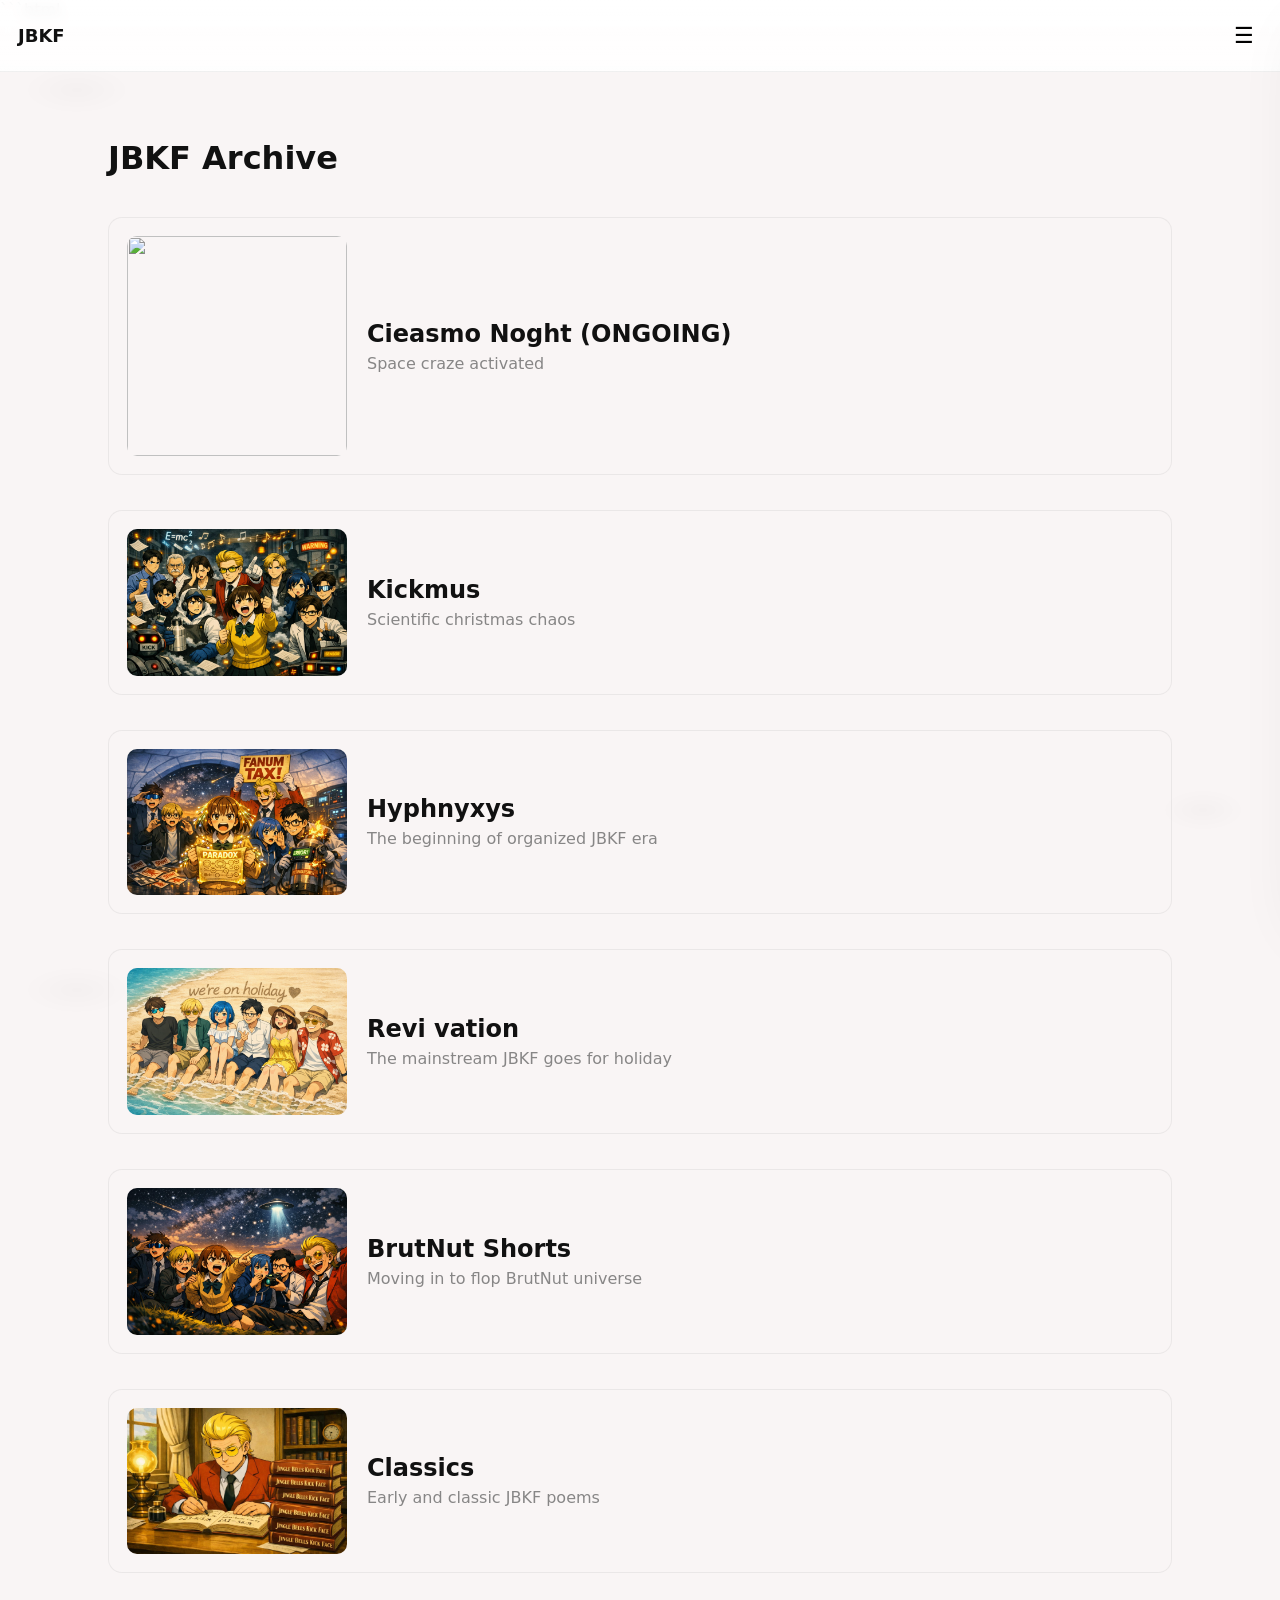
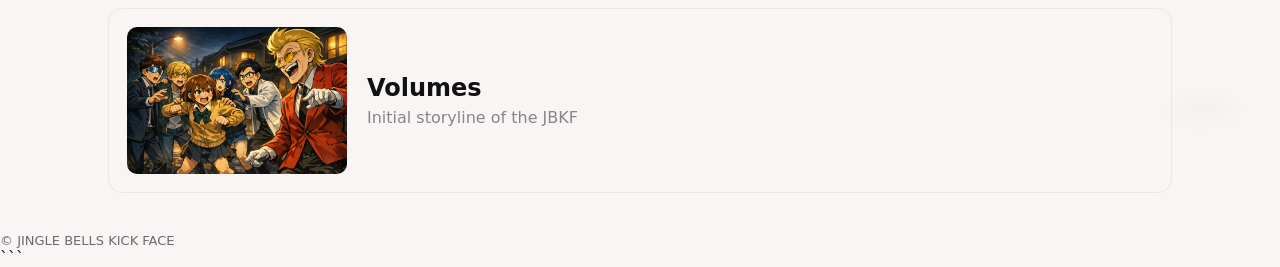
==== archive.html @ e0e8e598 "Update archive.html" ====
```html
<!doctype html>
<html lang="en">

<head>

<meta charset="utf-8">

<meta name="viewport" content="width=device-width,initial-scale=1">

<title>JBKF Archive</title>

<link rel="stylesheet" href="styles.css">

<style>

/* page title */

.page-title{
margin-bottom:30px;
}

/* series list */

.series-list{
display:flex;
flex-direction:column;
gap:35px;
}

/* series card */

.series-card{

display:flex;

gap:20px;

align-items:center;

background:rgba(255,255,255,0.06);

border-radius:14px;

padding:18px;

text-decoration:none;

color:white;

transition:.3s;

opacity:0;

transform:translateY(40px);

}

/* scroll animation */

.series-card.show{
opacity:1;
transform:translateY(0);
}

/* hover */

.series-card:hover{
background:rgba(255,255,255,0.14);
transform:scale(1.02);
}

/* ARCHIVE SERIES IMAGES */
.series-card img {
  width: 220px;        /* larger image on desktop */
  height: auto;        /* keep natural ratio */
  object-fit: contain; /* no cropping */
  border-radius: 10px;
}

/* Mobile: full width image above text */
@media (max-width:900px){
  .series-card {
    flex-direction: column;
    align-items: center;
    text-align: center;
  }
  .series-card img {
    width: 100%;       /* full width on mobile */
    max-width: 100%;
    height: auto;
  }
}

/* text */

.series-info h2{
margin:0 0 6px 0;
}

.series-info p{
margin:0;
opacity:.8;
}

</style>

</head>


<body>

<header class="site-header">

<div class="brand">JBKF</div>

<button id="menuBtn" class="menu-btn">☰</button>

</header>


<aside id="sideMenu" class="side-menu" aria-hidden="true">

<button id="menuCloseTop" class="menu-close-top">✕</button>

<ul class="menu-list">

<li><a href="index.html">Home</a></li>
<li><a href="archive.html">Archive</a></li>
<li><a href="latest.html">Latest updates</a></li>
<li><a href="info.html">More info</a></li>
<li><a href="extras.html">Extras</a></li>

</ul>

</aside>


<main class="container">

<h1 class="page-title">JBKF Archive</h1>

<div class="series-list">
  
  
  
<a class="series-card" href="series/cieasmonoght.html">

<img src="images/Sz7.png">

<div class="series-info">

<h2>Cieasmo Noght (ONGOING)</h2>

<p>Space craze activated</p>

</div>

</a>



<a class="series-card" href="series/kickmus.html">

<img src="images/Sz6.png">

<div class="series-info">

<h2>Kickmus</h2>

<p>Scientific christmas chaos</p>

</div>

</a>


<a class="series-card" href="series/hyphnyxys.html">

<img src="images/Sz5.png">

<div class="series-info">

<h2>Hyphnyxys</h2>

<p>The beginning of organized JBKF era</p>

</div>

</a>

  

<a class="series-card" href="series/revivation.html">

<img src="images/Sz4.png">

<div class="series-info">

<h2>Revi vation</h2>

<p>The mainstream JBKF goes for holiday</p>

</div>

</a>



<a class="series-card" href="series/brutnut.html">

<img src="images/Sz3.png">

<div class="series-info">

<h2>BrutNut Shorts</h2>

<p>Moving in to flop BrutNut universe</p>

</div>

</a>


<a class="series-card" href="series/classics.html">

<img src="images/Sz2.png">

<div class="series-info">

<h2>Classics</h2>

<p>Early and classic JBKF poems</p>

</div>

</a>


<a class="series-card" href="series/volumes.html">

<img src="images/Sz1.png">

<div class="series-info">

<h2>Volumes</h2>

<p>Initial storyline of the JBKF</p>

</div>

</a>


</div>

</main>

<footer style="color:var(--muted);font-size:13px;margin-top:10px">
      © JINGLE BELLS KICK FACE
    </footer>


<script src="menu.js"></script>

</body>

</html>
```
---- styles.css ----
:root{
  --bg:#f9f5f5;
  --edge:rgba(0,0,0,0.06);
  --accent:#c62828;
  --muted:#6b6b6b;
  --card:#ffffff;
  --radius:12px;
  --maxw:1100px;
  --gap:14px;
  --ring-size:18px;
  font-family: Inter, system-ui, -apple-system, "Segoe UI", Roboto, Arial, sans-serif;
}

/* RESET */

*{box-sizing:border-box}

html,body{height:100%}

body{
  margin:0;
  background:
    radial-gradient(900px 400px at 6% 10%, rgba(0,0,0,0.02), transparent 6%),
    radial-gradient(700px 350px at 94% 90%, rgba(0,0,0,0.02), transparent 6%),
    var(--bg);
  -webkit-font-smoothing:antialiased;
  -moz-osx-font-smoothing:grayscale;
  color:#111;
  padding-bottom:40px;
}


/* HEADER */

.site-header{
  position:fixed;
  top:0;
  left:0;
  right:0;
  height:72px;
  display:flex;
  align-items:center;
  justify-content:space-between;
  padding:0 18px;
  background:linear-gradient(180deg, rgba(255,255,255,0.95), rgba(255,255,255,0.85));
  border-bottom:1px solid var(--edge);
  z-index:60;
  backdrop-filter:blur(6px);
}

.brand{
  font-weight:900;
  font-size:18px;
}

.menu-btn{
  background:transparent;
  border:0;
  font-size:22px;
  padding:8px;
  cursor:pointer;
}


/* SIDE MENU */

.side-menu{
  position:fixed;
  top:0;
  right:-360px;
  width:320px;
  height:100vh;
  background:linear-gradient(180deg,#fff,#fafafa);
  box-shadow:-18px 30px 60px rgba(0,0,0,0.08);
  transition:right .28s;
  z-index:70;
  padding:28px;
  display:flex;
  flex-direction:column;
}

.side-menu[aria-hidden="false"]{
  right:0;
}

.menu-close-top{
  position:absolute;
  right:12px;
  top:12px;
  border:0;
  background:transparent;
  font-size:20px;
  cursor:pointer;
}

.menu-list{
  list-style:none;
  padding:40px 0 0 0;
  margin:0;
}

.menu-list li{
  margin:18px 0;
}

.menu-list a{
  color:#111;
  text-decoration:none;
  font-weight:800;
  font-size:16px;
}

.menu-footer{
  margin-top:auto;
}


/* CONTAINER */

.container{
  max-width:var(--maxw);
  margin:120px auto 40px;
  padding:0 18px;
}


/* HERO */

.hero{
  padding:36px;
  border-radius:var(--radius);
  background:linear-gradient(180deg, rgba(255,255,255,0.95), rgba(255,255,255,0.9));
  border:1px solid var(--edge);
  text-align:center;
}

.hero-title{
  margin:0 0 18px;
  font-size:64px;
  line-height:1;
  letter-spacing:-1px;
}

@media (max-width:900px){
  .hero-title{font-size:40px}
}


/* BUTTONS */

.hero-actions{
  display:flex;
  gap:16px;
  justify-content:center;
  flex-wrap:wrap;
}

.btn{
  padding:12px 18px;
  border-radius:12px;
  border:1px solid var(--edge);
  background:transparent;
  cursor:pointer;
  font-weight:800;
}

.btn.primary{
  background:var(--accent);
  color:#fff;
  border-color:transparent;
}


/* RAINBOW RING */

.ring{
  position:relative;
  z-index:1;
}

.ring::before{
  content:"";
  position:absolute;
  inset:calc(-1 * var(--ring-size));
  border-radius:999px;
  padding:var(--ring-size);
  background:conic-gradient(from 0deg,#ff4d4d,#ffb84d,#ffd54d,#8cff4d,#4dd6ff,#7a4dff,#ff4db8,#ff4d4d);
  -webkit-mask: radial-gradient(farthest-side, transparent calc(100% - var(--ring-size)), black calc(100% - var(--ring-size)));
  mask: radial-gradient(farthest-side, transparent calc(100% - var(--ring-size)), black calc(100% - var(--ring-size)));
  opacity:0;
  transition:opacity .18s ease;
  animation:spin 3.6s linear infinite;
  pointer-events:none;
}

.ring:hover::before{
  opacity:0.9;
}

@keyframes spin{
  to{ transform:rotate(360deg); }
}


/* VIDEO */

.video-wrap{
  padding:12px;
}

.video-wrap video{
  width:100%;
  max-height:420px;
  border-radius:12px;
  background:#000;
  object-fit:cover;
}


/* CHARACTER GRID */

.characters-grid{
  display:grid;
  grid-template-columns:repeat(3,1fr);
  gap:18px;
  margin-top:14px;
}

.char-card{
  background:#fff;
  border:1px solid var(--edge);
  border-radius:12px;
  padding:12px;
  display:flex;
  flex-direction:column;
  align-items:center;
  text-align:center;
}

.char-name{
  font-weight:900;
  margin-bottom:8px;
}

.char-img{
  width:160px;
  height:160px;
  background:#e9e6e6;
  border-radius:10px;
  object-fit:cover;
  margin-bottom:10px;
}

.char-desc{
  color:var(--muted);
  font-size:14px;
}

@media (max-width:900px){
  .characters-grid{grid-template-columns:repeat(2,1fr)}
  .char-img{width:120px;height:120px}
}


/* ARCHIVE SERIES */
.series-list {
  display: flex;
  flex-direction: column;
  gap: 40px;
  margin-top: 40px;
}

.series-card {
  display: flex;
  flex-direction: row;        /* desktop: image left, text right */
  align-items: flex-start;
  gap: 20px;
  background: var(--card);
  border-radius: 14px;
  padding: 18px;
  text-decoration: none;
  color: #111;
  border: 1px solid var(--edge);
  transition: .3s;
  opacity: 0;
  transform: translateY(40px);
}

.series-card.show {
  opacity: 1;
  transform: translateY(0);
}

.series-card img {
  width: 200px;              /* larger image on desktop */
  height: auto;              /* keep natural ratio */
  object-fit: contain;       /* no cropping */
  border-radius: 10px;
}

.series-info h2 {
  margin: 0 0 6px 0;
  color: #111;
}

.series-info p {
  margin: 0;
  color: var(--muted);
}

.series-card:hover {
  transform: scale(1.02);
  box-shadow: 0 10px 24px rgba(0,0,0,0.08);
}

/* Mobile: stack image above text, full width */
@media (max-width:900px){
  .series-card {
    flex-direction: column;
    align-items: center;
    text-align: center;
  }
  .series-card img {
    width: 100%;             /* full width on mobile */
    max-width: 100%;
    height: auto;
  }
}

/* CHAPTER BOXES */

.chapter-box{
  background:var(--card);
  padding:20px;
  border-radius:12px;
  margin-bottom:30px;
  border:1px solid var(--edge);
}


/* CHARACTER LIST (updated from grid) */
.characters-grid {
  display: block;            /* stack items vertically */
  max-width: 90%;            /* leave margin from screen edges */
  margin: 24px auto;         /* center the list */
}

.char-card {
  display: flex;             /* image + text side by side on desktop */
  flex-direction: row;
  align-items: flex-start;
  gap: 20px;
  margin-bottom: 32px;       /* spacing between cards */
  padding: 16px;
  background:#fff;
  border:1px solid var(--edge);
  border-radius:12px;
}

.char-name {
  font-weight:900;
  margin-bottom:8px;
}

.char-img {
  width: auto;               /* keep natural ratio */
  max-width: 320px;          /* enlarge but not too huge on desktop */
  height: auto;              /* no cropping */
  border-radius:10px;
  background:#e9e6e6;
}

.char-desc {
  color:var(--muted);
  font-size:15px;
}

/* Mobile: stack image above text, full width */
@media (max-width:900px){
  .char-card {
    flex-direction: column;
    align-items: center;
    text-align: center;
  }
  .char-img {
    width: 100%;             /* full width on mobile */
    max-width: 100%;         /* no limit */
    height: auto;            /* keep natural ratio */
  }
}

  .side-menu[aria-hidden="false"]{
    right:0;
  }

}
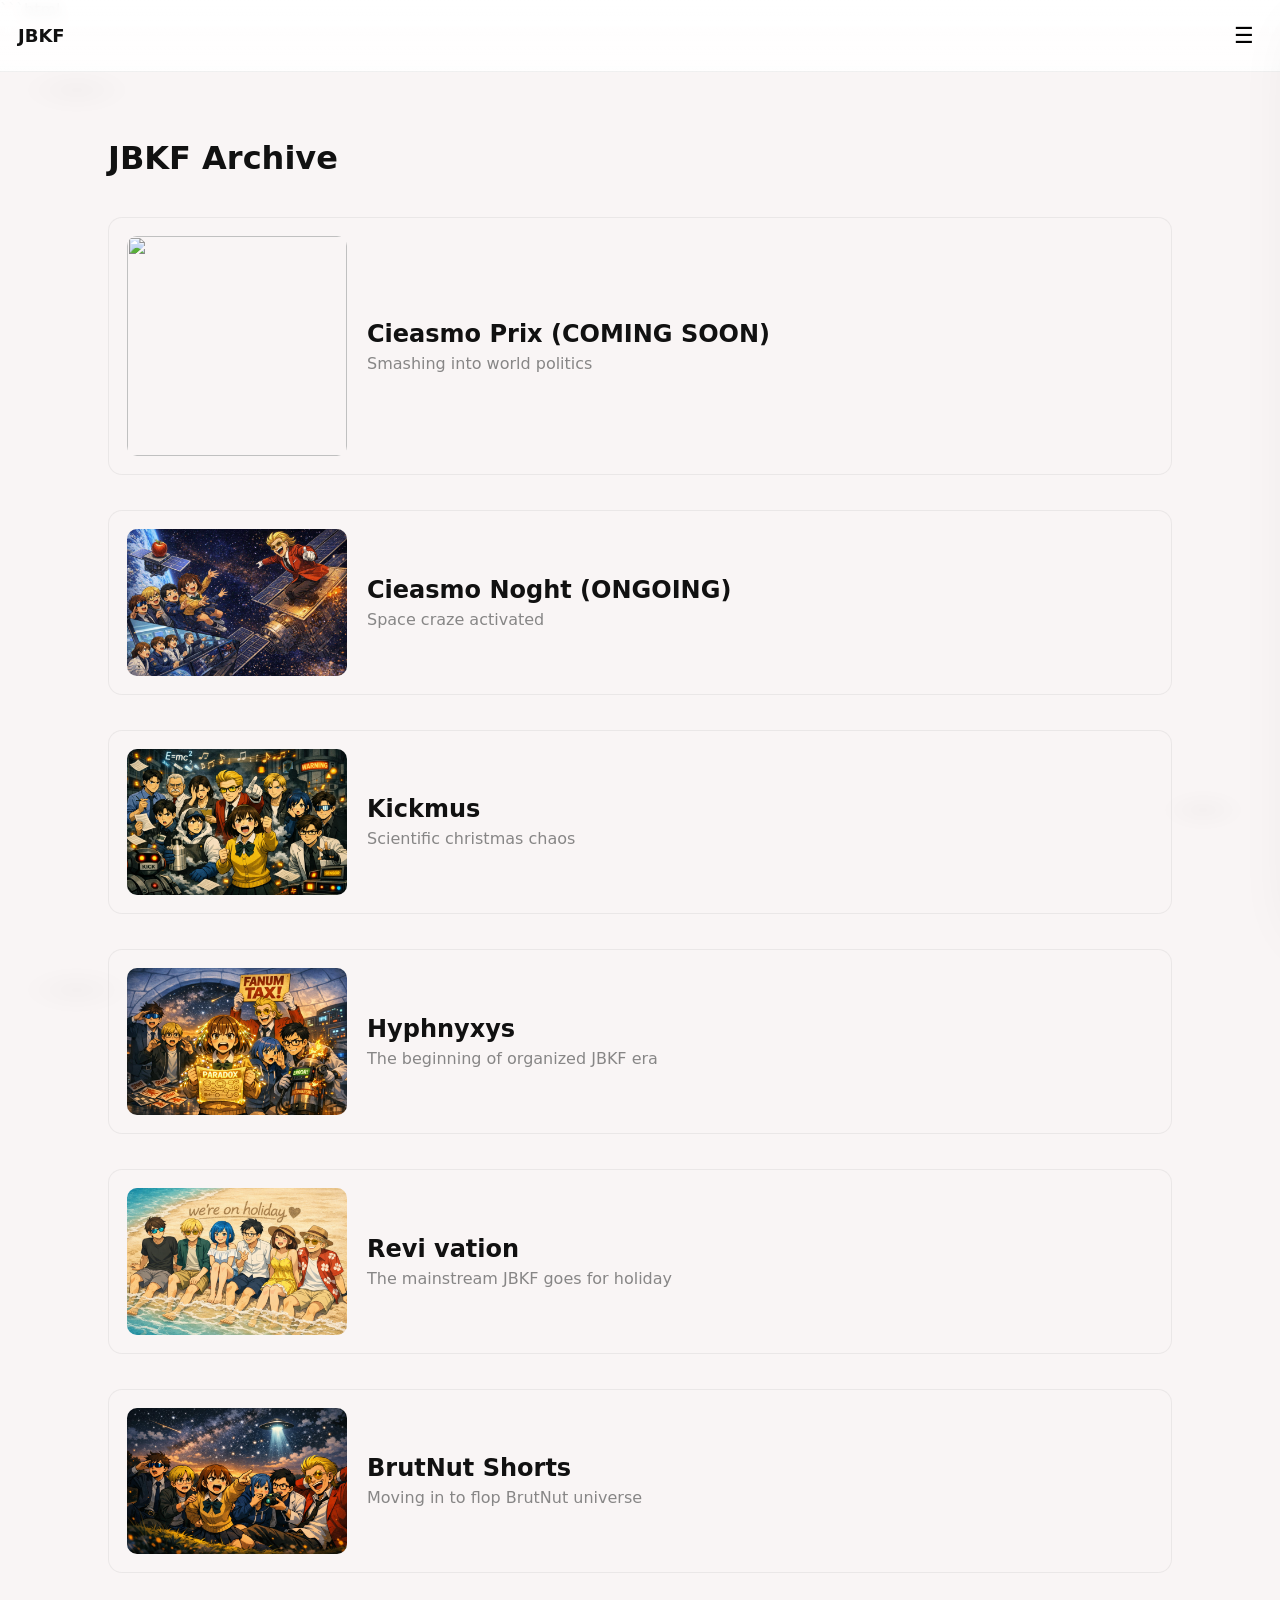
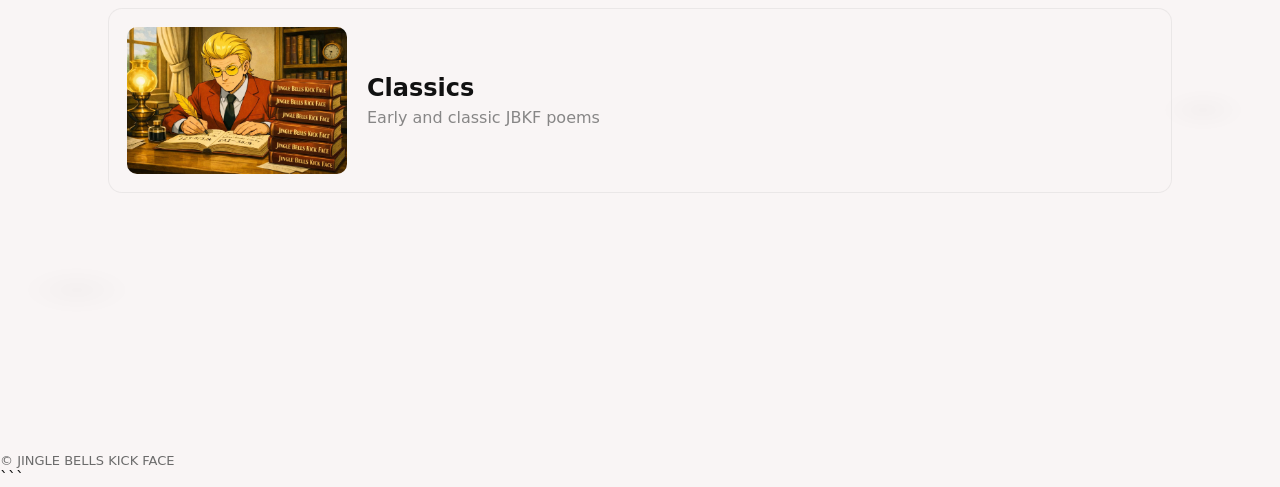
==== commit 3c29819b: "Add series card for Cieasmo Prix" ====
--- a/archive.html
+++ b/archive.html
@@ -141,6 +141,22 @@
 <h1 class="page-title">JBKF Archive</h1>
 
 <div class="series-list">
+
+
+
+<a class="series-card" href="series/cieasmonoght.html">
+
+<img src="images/Sz8.png">
+
+<div class="series-info">
+
+<h2>Cieasmo Prix (COMING SOON)</h2>
+
+<p>Smashing into world politics</p>
+
+</div>
+
+</a>
   
   
   
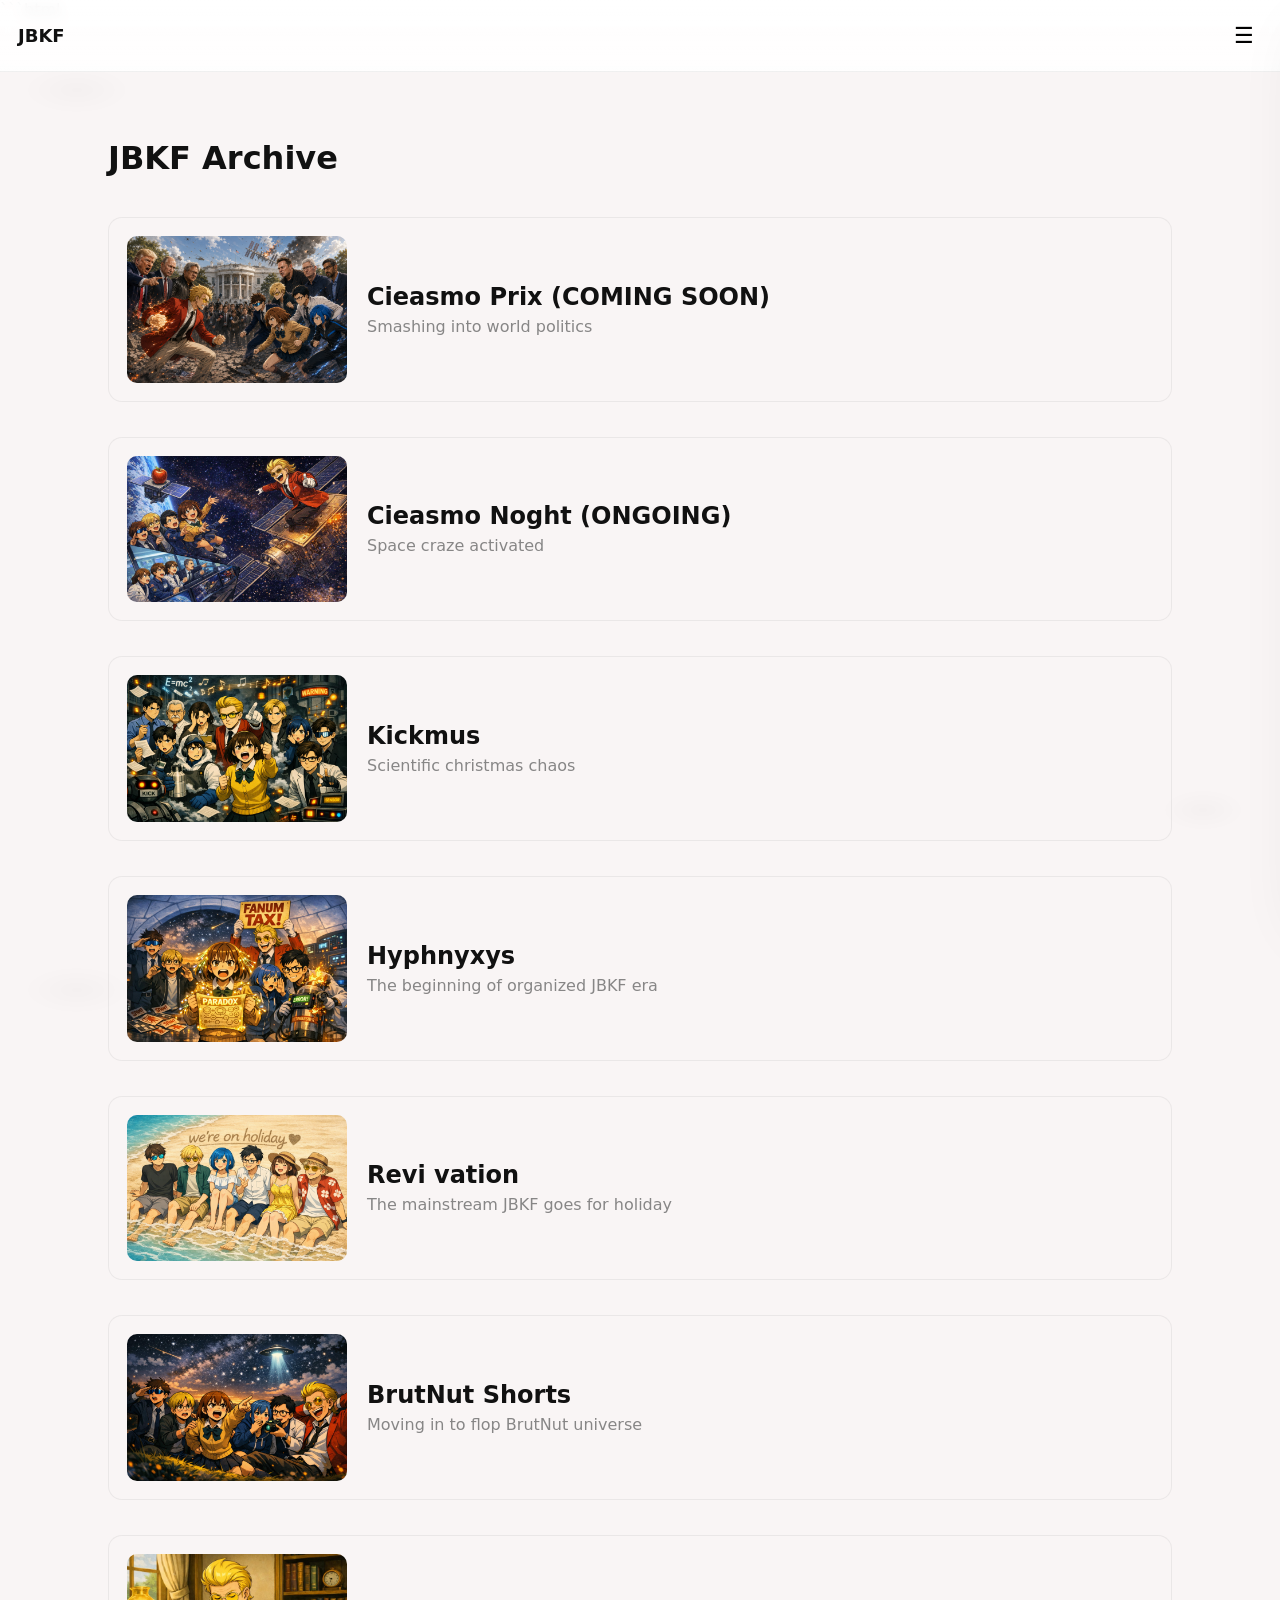
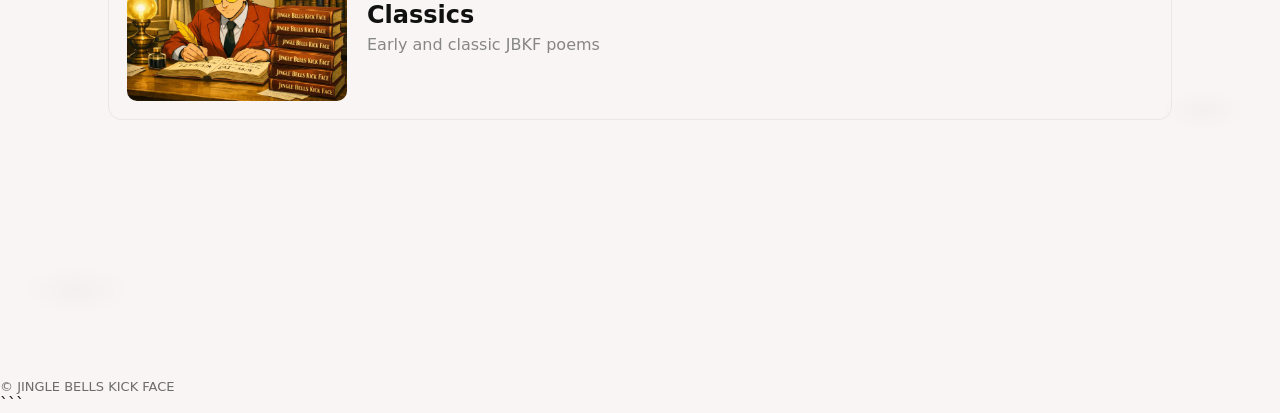
==== commit d0f94121: "Update series card link to point to archive.html" ====
--- a/archive.html
+++ b/archive.html
@@ -144,7 +144,7 @@
 
 
 
-<a class="series-card" href="series/cieasmonoght.html">
+<a class="series-card" href="archive.html">
 
 <img src="images/Sz8.png">
 
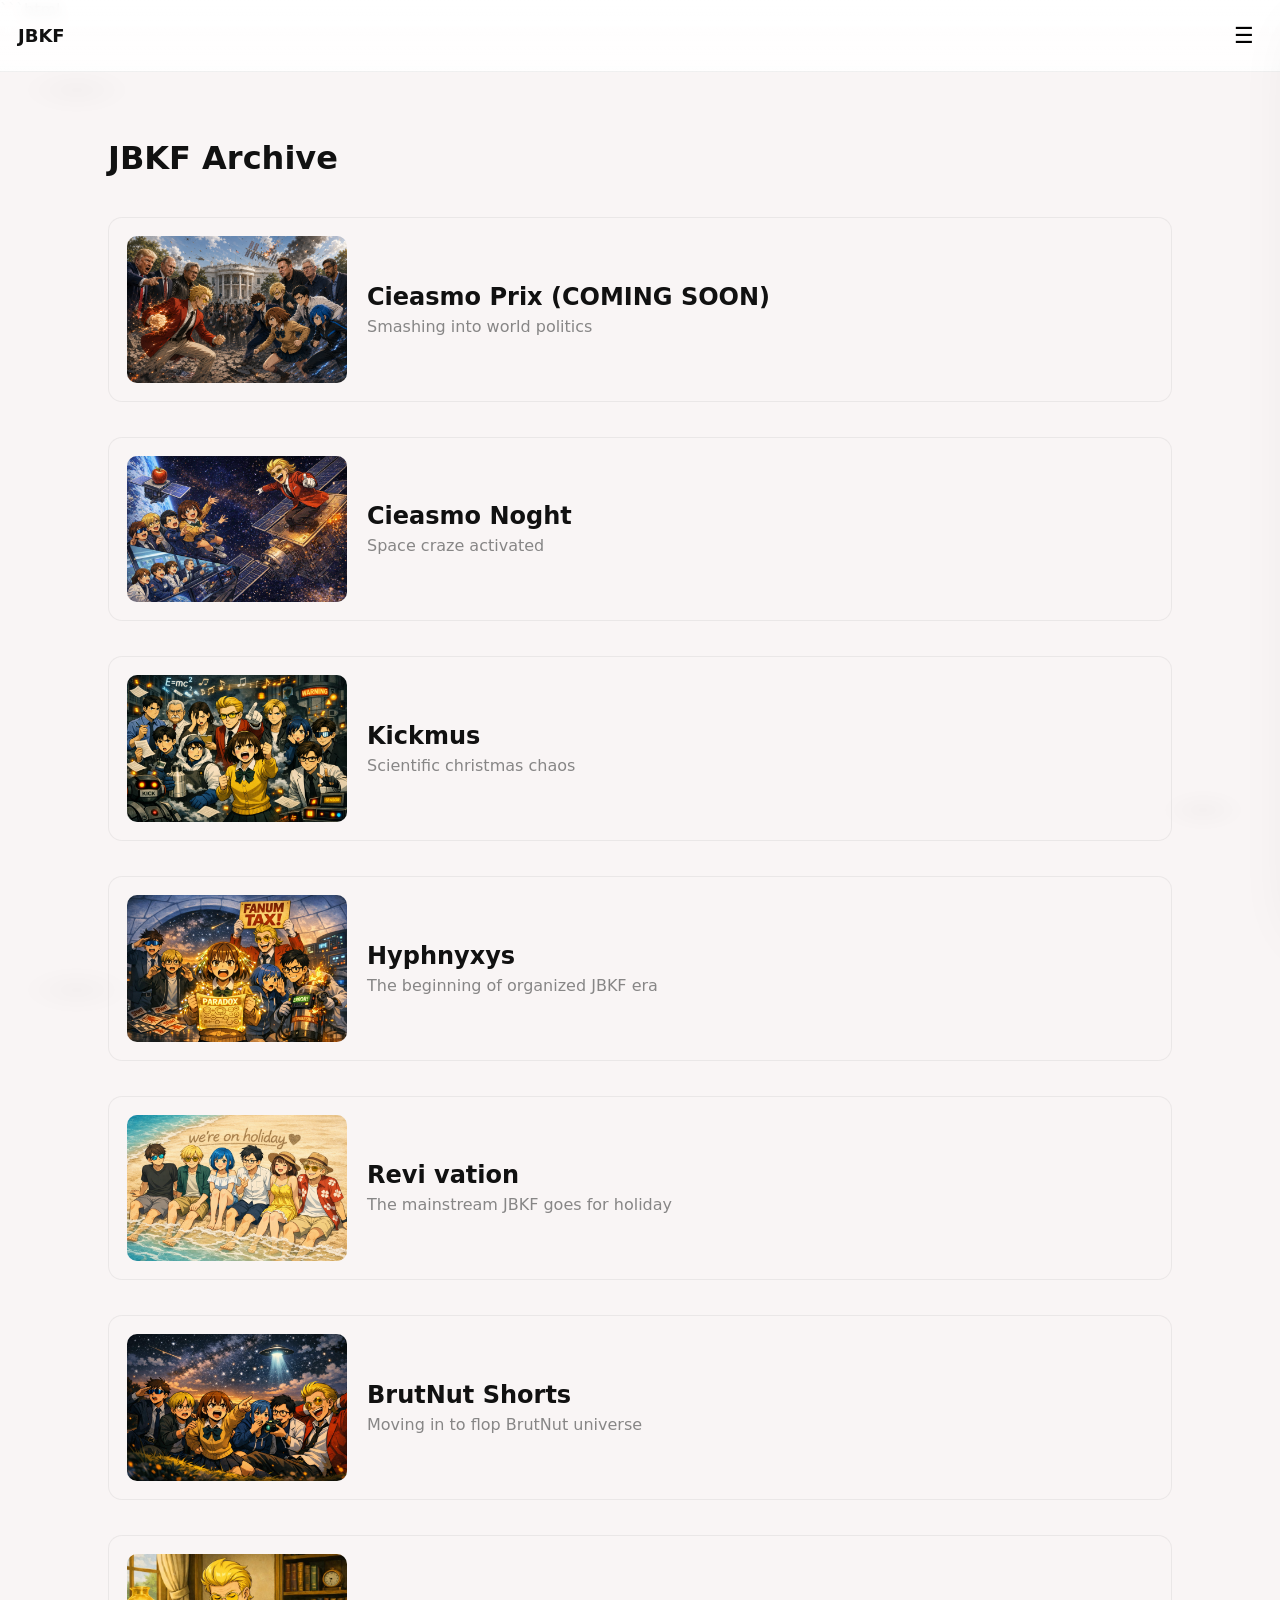
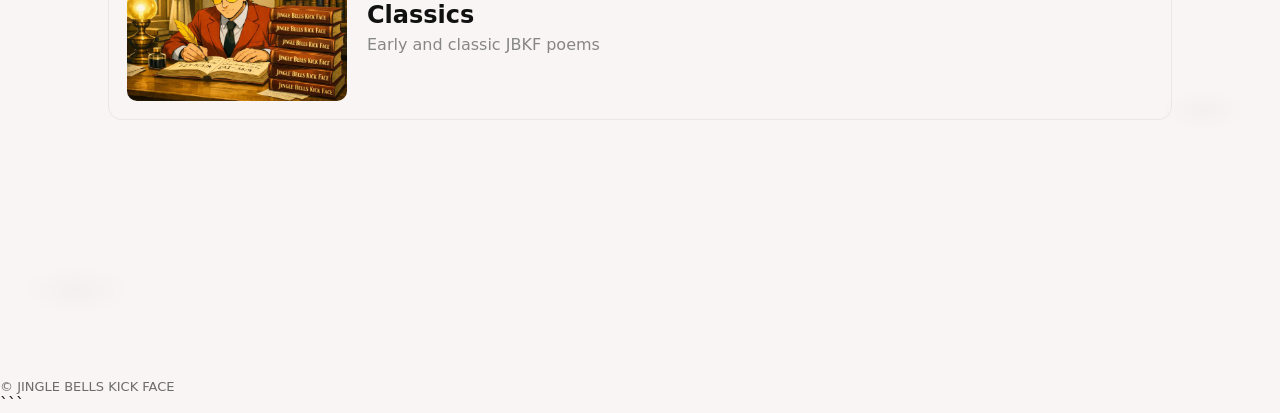
==== commit 8eda1465: "Fix title of Cieasmo Noght in archive.html" ====
--- a/archive.html
+++ b/archive.html
@@ -166,7 +166,7 @@
 
 <div class="series-info">
 
-<h2>Cieasmo Noght (ONGOING)</h2>
+<h2>Cieasmo Noght</h2>
 
 <p>Space craze activated</p>
 
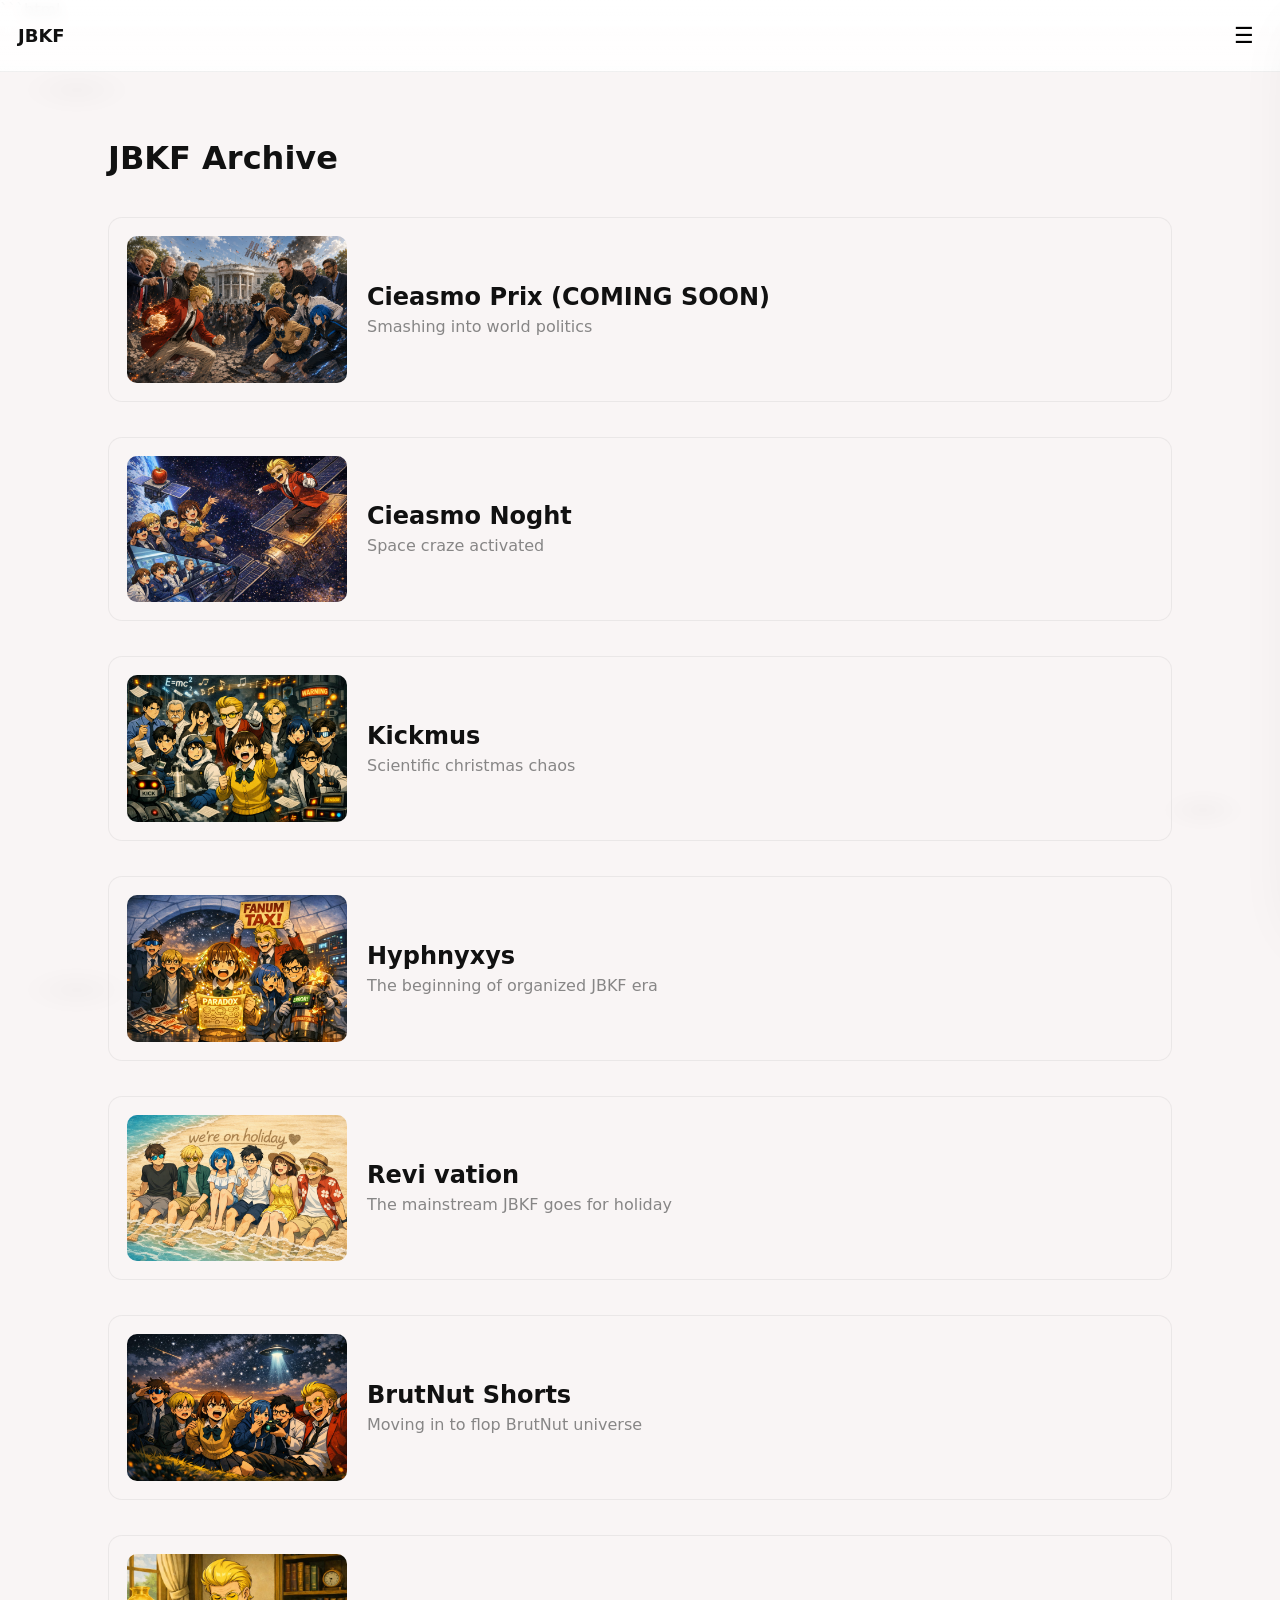
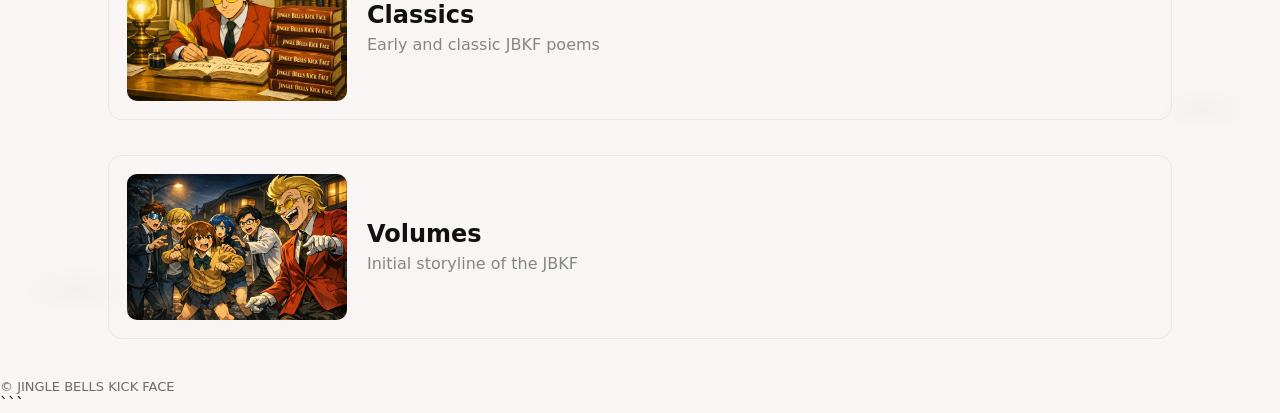
==== commit cbdec120: "Update link in series card to cieasmoprix.html" ====
--- a/archive.html
+++ b/archive.html
@@ -144,7 +144,7 @@
 
 
 
-<a class="series-card" href="archive.html">
+<a class="series-card" href="cieasmoprix.html">
 
 <img src="images/Sz8.png">
 
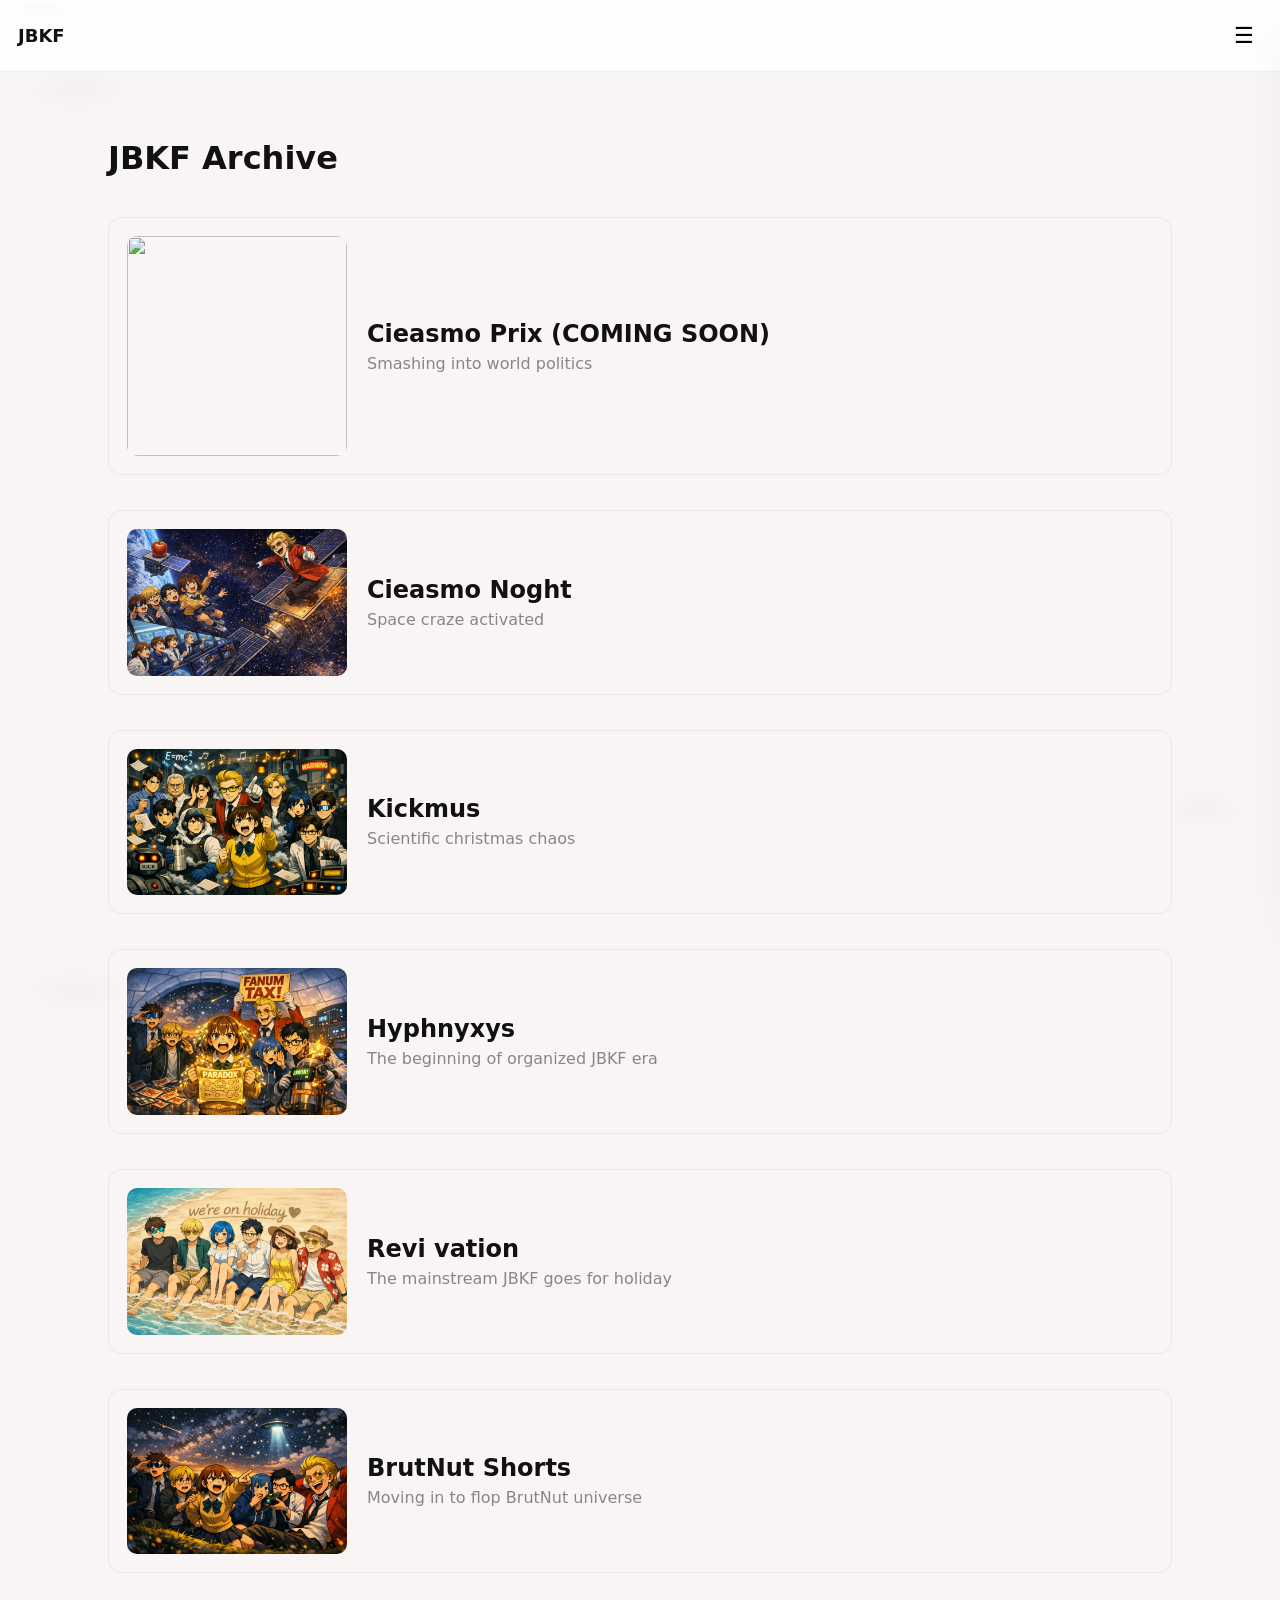
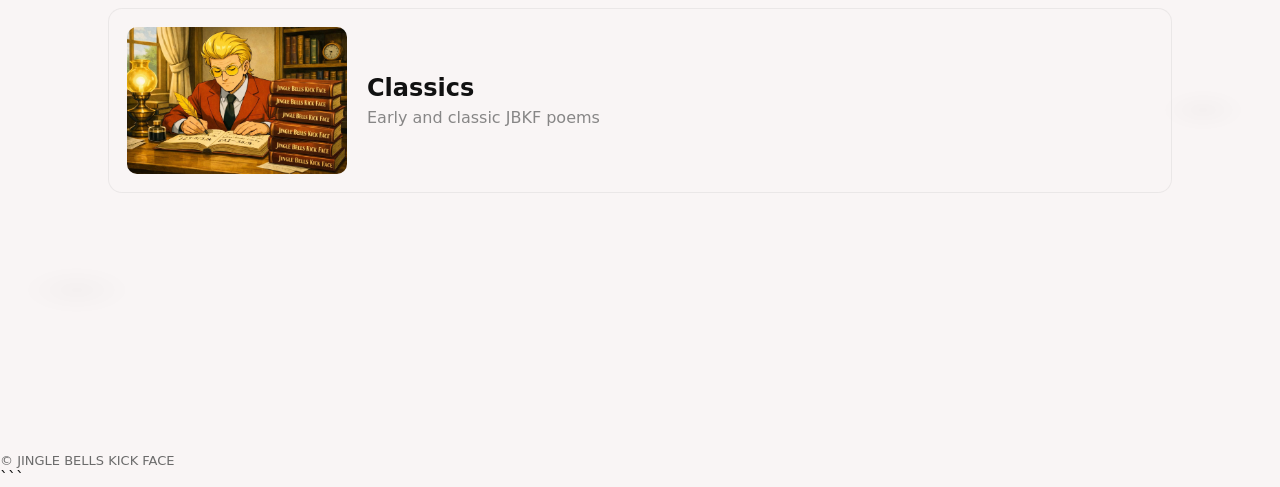
==== commit 5c940c34: "Update archive.html" ====
--- a/archive.html
+++ b/archive.html
@@ -144,7 +144,7 @@
 
 
 
-<a class="series-card" href="cieasmoprix.html">
+<a class="series-card" href="series/cieasmoprix.html">
 
 <img src="images/Sz8.png">
 
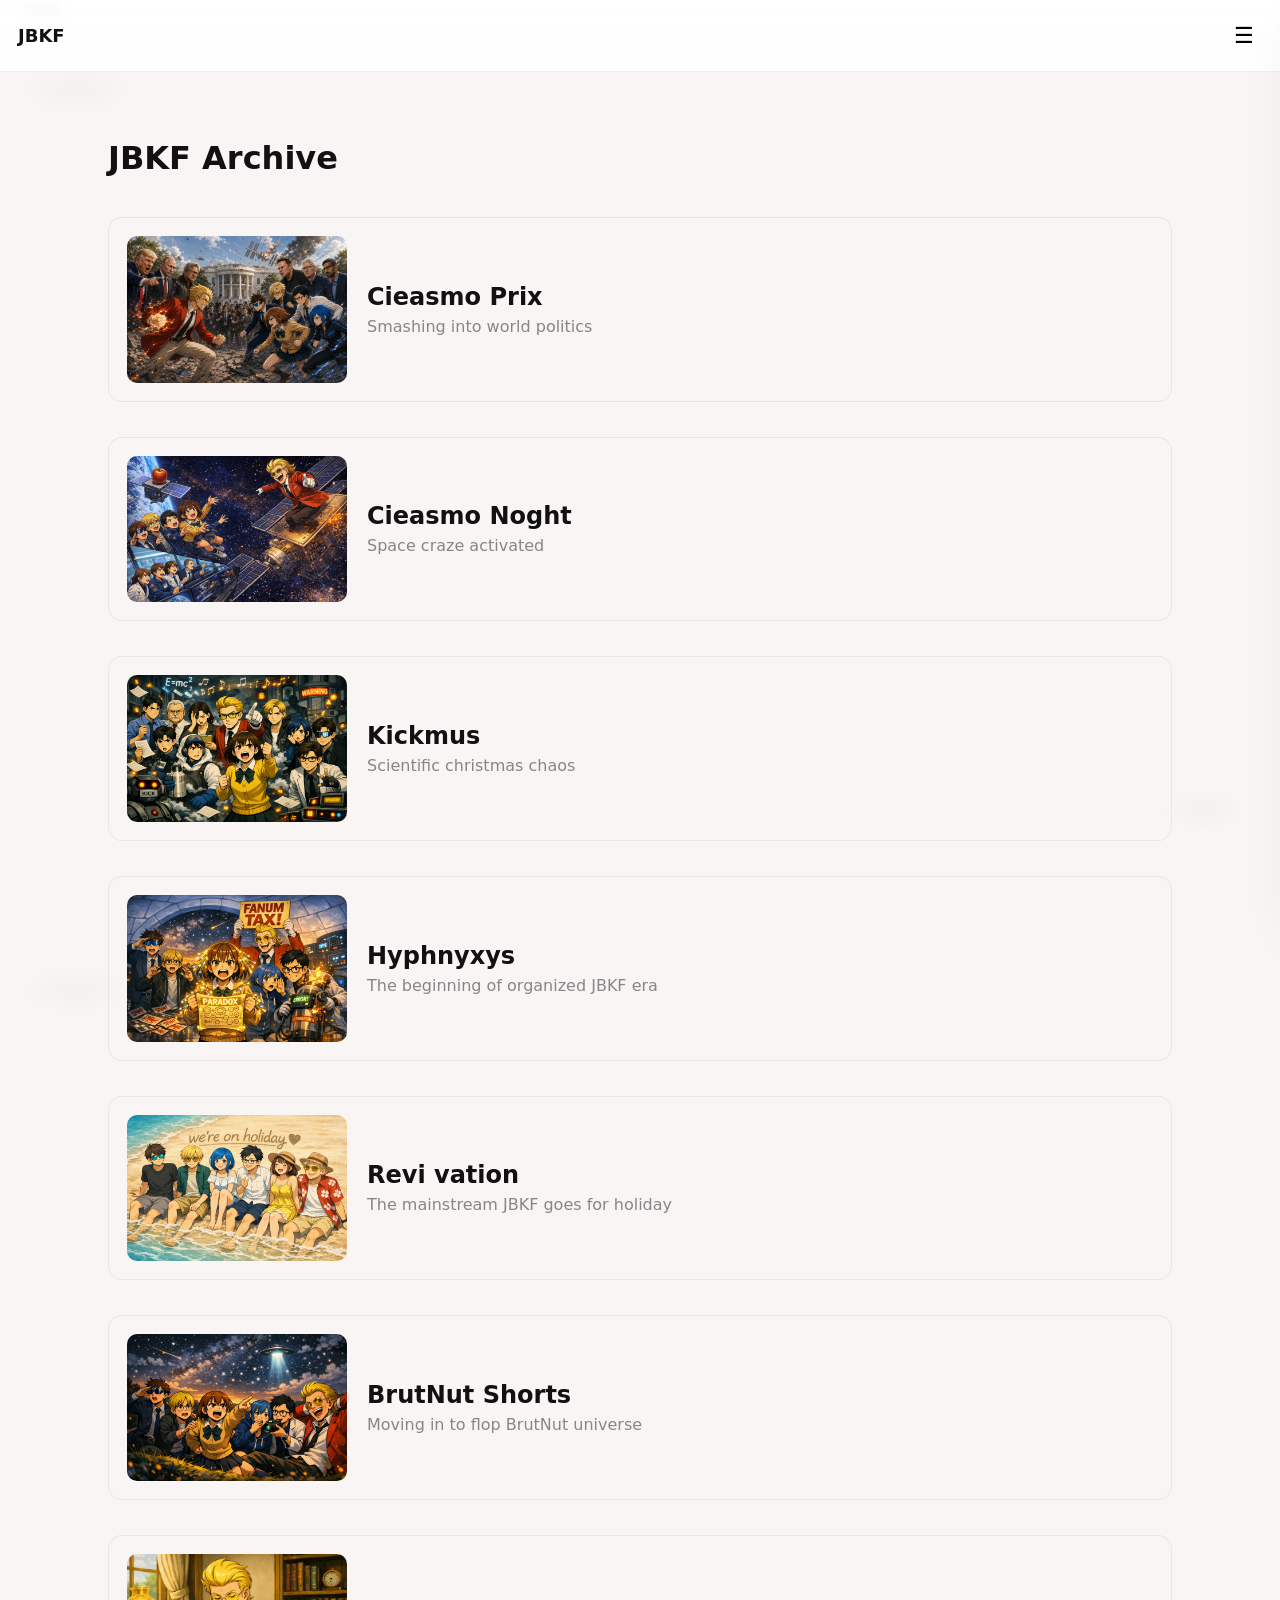
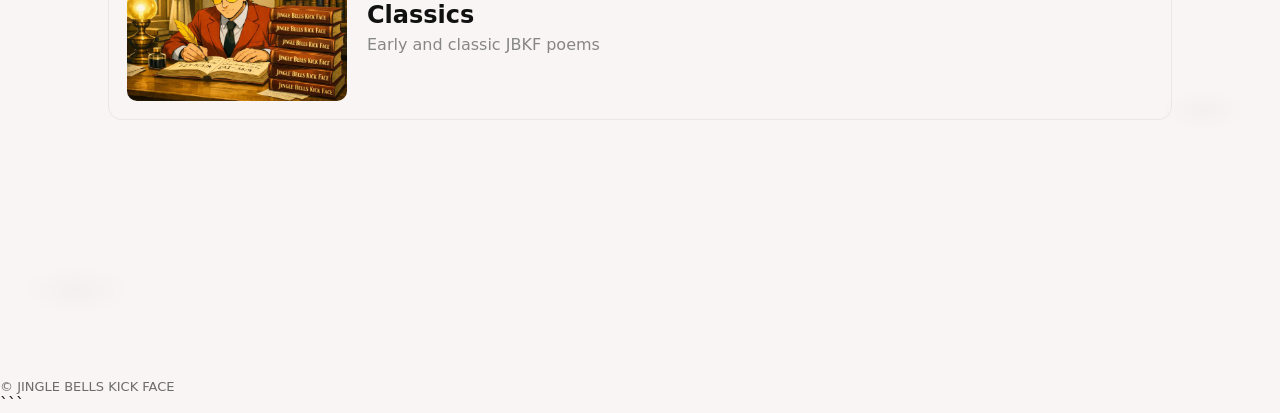
==== commit b9ae7b99: "Update title for Cieasmo Prix section" ====
--- a/archive.html
+++ b/archive.html
@@ -150,7 +150,7 @@
 
 <div class="series-info">
 
-<h2>Cieasmo Prix (COMING SOON)</h2>
+<h2>Cieasmo Prix</h2>
 
 <p>Smashing into world politics</p>
 
